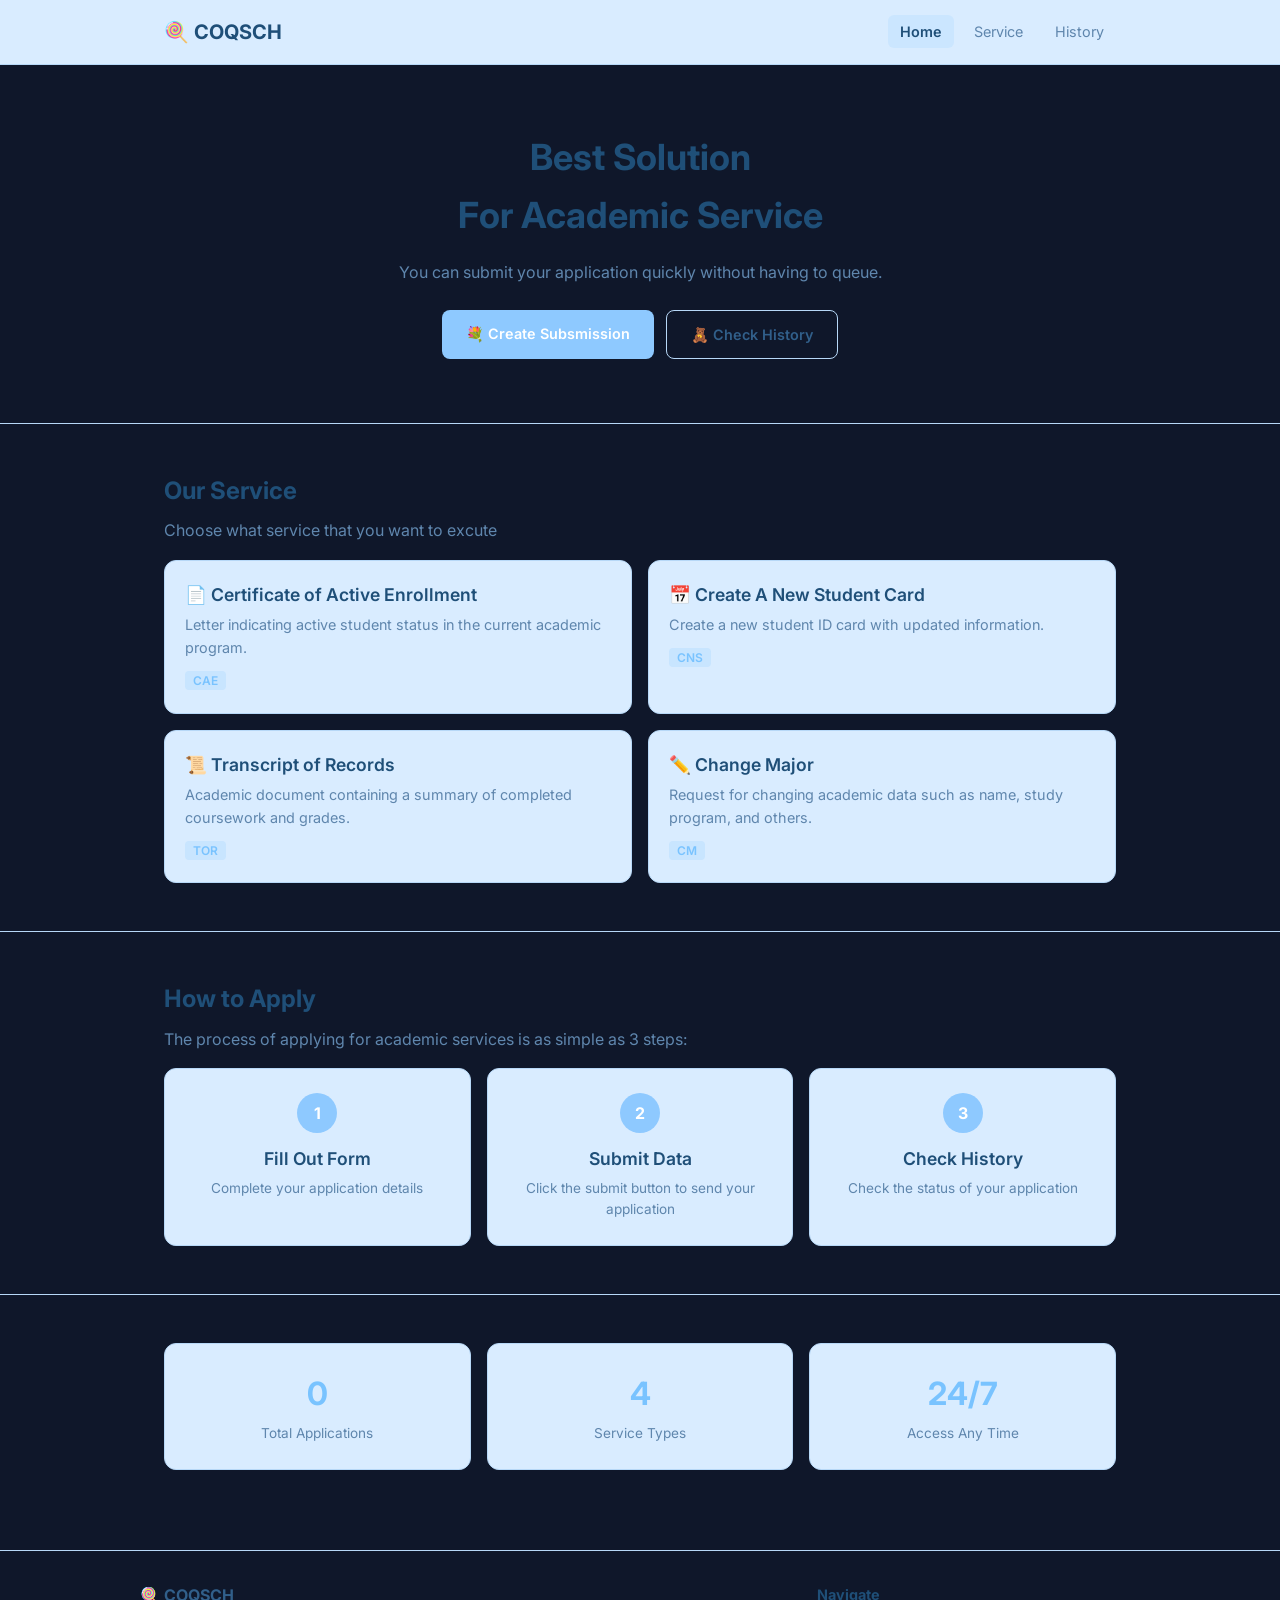
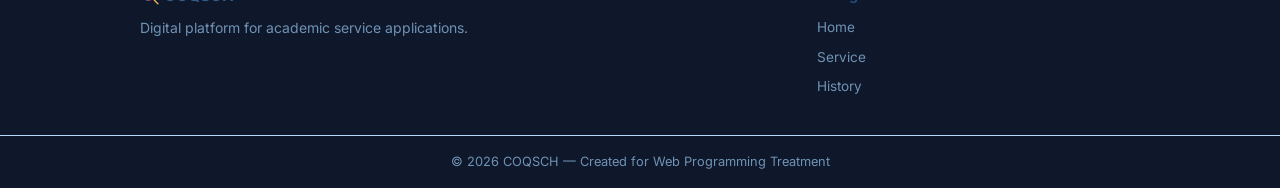
==== index.html @ eef5cd08 "First Commit : Menambahkan File Html untuk bagian index,layanan ,riwayat , CSS dan Javascript" ====
<!DOCTYPE html>
<html lang="id">

<head>
    <meta charset="UTF-8">
    <meta name="viewport" content="width=device-width, initial-scale=1.0">
    <title>COQSCH-Cambridge Based Curriculum University</title>
    <link rel="preconnect" href="https://fonts.googleapis.com">
    <link rel="preconnect" href="https://fonts.gstatic.com" crossorigin>
    <link href="https://fonts.googleapis.com/css2?family=Inter:wght@400;600;700&display=swap" rel="stylesheet">
    <link rel="stylesheet" href="css/style.css">
</head>

<body>

    <!-- HEADER & NAVIGASI -->
    <header class="navbar">
        <div class="container navbar-inner">
            <a href="index.html" class="logo">🍭 COQSCH</a>
            <input type="checkbox" id="navToggle" class="nav-toggle">
            <label for="navToggle" class="hamburger">
                <span></span>
                <span></span>
                <span></span>
            </label>
            <nav>
                <ul class="nav-menu">
                    <li><a href="index.html" class="active">Home</a></li>
                    <li><a href="layanan.html">Service</a></li>
                    <li><a href="riwayat.html">History</a></li>
                </ul>
            </nav>
        </div>
    </header>

    <main>

        <!-- Hero -->
        <section class="hero">
            <div class="container">
                <h1>Best Solution<br>For Academic Service</h1>
                <p>You can submit your application quickly without having to queue.</p>
                <div class="hero-buttons">
                    <a href="layanan.html" class="btn btn-primary">💐 Create Subsmission</a>
                    <a href="riwayat.html" class="btn btn-outline">🧸 Check History</a>
                </div>
            </div>
        </section>

        <!-- Service Registrasion -->
        <section class="section">
            <div class="container">
                <h2>Our Service</h2>
                <p class="section-desc">Choose what service that you want to excute</p>
                <div class="cards-grid">
                    <article class="card">
                        <h3>📄 Certificate of Active Enrollment</h3>
                        <p>Letter indicating active student status in the current academic program.</p>
                        <span class="card-code">CAE</span>
                    </article>
                    <article class="card">
                        <h3>📅 Create A New Student Card</h3>
                        <p>Create a new student ID card with updated information.</p>
                        <span class="card-code">CNS</span>
                    </article>
                    <article class="card">
                        <h3>📜 Transcript of Records</h3>
                        <p>Academic document containing a summary of completed coursework and grades.</p>
                        <span class="card-code">TOR</span>
                    </article>
                    <article class="card">
                        <h3>✏️ Change Major</h3>
                        <p>Request for changing academic data such as name, study program, and others.</p>
                        <span class="card-code">CM</span>
                    </article>
                </div>
            </div>
        </section>

        <!-- How to Apply -->
        <section class="section">
            <div class="container">
                <h2>How to Apply</h2>
                <p class="section-desc">The process of applying for academic services is as simple as 3 steps:</p>
                <div class="steps-grid">
                    <div class="step">
                        <div class="step-number">1</div>
                        <h3>Fill Out Form</h3>
                        <p>Complete your application details</p>
                    </div>
                    <div class="step">
                        <div class="step-number">2</div>
                        <h3>Submit Data</h3>
                        <p>Click the submit button to send your application</p>
                    </div>
                    <div class="step">
                        <div class="step-number">3</div>
                        <h3>Check History</h3>
                        <p>Check the status of your application</p>
                    </div>
                </div>
            </div>
        </section>

        <!-- Statistics -->
        <section class="section">
            <div class="container">
                <div class="stats-grid">
                    <div class="stat">
                        <div class="stat-number">0</div>
                        <div class="stat-label">Total Applications</div>
                    </div>
                    <div class="stat">
                        <div class="stat-number">4</div>
                        <div class="stat-label">Service Types</div>
                    </div>
                    <div class="stat">
                        <div class="stat-number">24/7</div>
                        <div class="stat-label">Access Any Time</div>
                    </div>
                </div>
            </div>
        </section>

    </main>

    <!-- FOOTER -->
    <footer class="footer">
        <div class="container footer-inner">
            <div>
                <strong>🍭 COQSCH</strong>
                <p>Digital platform for academic service applications.</p>
            </div>
            <div class="footer-nav">
                <h4>Navigate</h4>
                <ul>
                    <li><a href="index.html">Home</a></li>
                    <li><a href="layanan.html">Service</a></li>
                    <li><a href="riwayat.html">History</a></li>
                </ul>
            </div>
        </div>
        <div class="footer-bottom">
            <div class="container">
                <p>&copy; 2026 COQSCH — Created for Web Programming Treatment</p>
            </div>
        </div>
    </footer>

</body>

</html>
---- css/style.css ----
/* ================================
   CSS DASAR — SILA
   ================================ */

* {
    margin: 0;
    padding: 0;
    box-sizing: border-box;
}

body {
    background-color: #0f172a;
    color: #315f8a;
}

h1,
h2,
h3 {
    color: #1f4f78;
}

a {
    color: #79c3ff;
    text-decoration: none;
}

a:hover {
    color: #a8d8ff;
}

hr {
    border: none;
    border-top: 1px solid #b7d8f7;
}


/* ================================
   CSS LANJUTAN — SILA
   ================================ */

body {
    font-family: 'Inter', sans-serif;
    font-size: 16px;
    line-height: 1.6;
}

h1 {
    font-size: 2rem;
    font-weight: 700;
}

h2 {
    font-size: 1.5rem;
    font-weight: 700;
    margin-bottom: 8px;
}

h3 {
    font-size: 1.1rem;
    font-weight: 600;
    margin-bottom: 4px;
}

.section-desc {
    color: #5f86ad;
    margin-bottom: 16px;
}


/* ================================
   PAGE LAYOUT — SILA
   ================================ */

.container {
    max-width: 1000px;
    margin: 0 auto;
    padding: 0 24px;
}

.navbar {
    background-color:#d9ecff;
    border-bottom: 1px solid #b7d8f7;
    padding: 16px 0;
}

.navbar-inner {
    display: flex;
    justify-content: space-between;
    align-items: center;
}

.logo {
    font-size: 1.25rem;
    font-weight: 700;
    color: #1f4f78;
}

.hero {
    padding: 64px 0;
    text-align: center;
}

.hero h1 {
    font-size: 2.25rem;
    margin-bottom: 16px;
}

.hero p {
    color: #5f86ad;
    margin-bottom: 24px;
}

.hero-buttons {
    display: flex;
    justify-content: center;
    gap: 12px;
}

.btn {
    display: inline-block;
    padding: 12px 24px;
    border-radius: 8px;
    font-size: 0.9rem;
    font-weight: 600;
    transition: background-color 0.3s, color 0.3s, transform 0.2s;
}

.btn-primary {
    background-color: #8ec9ff;
    color: #fff;
}

.btn-primary:hover {
    background-color: #6fb8f5;
    color: #fff;
    transform: translateY(-2px);
}

.btn-outline {
    border: 1px solid #b7d8f7;
    color: #315f8a;
}

.btn-outline:hover {
    background-color: #d9ecff;
    color: #1f4f78;
    transform: translateY(-2px);
}

.section {
    padding: 48px 0;
    border-top: 1px solid #b7d8f7;
}

.cards-grid {
    display: grid;
    grid-template-columns: 1fr 1fr;
    gap: 16px;
    margin-top: 16px;
}

.card {
    background-color: #d9ecff;
    border: 1px solid #b7d8f7;
    border-radius: 12px;
    padding: 20px;
    transition: border-color 0.3s, transform 0.2s;
}

.card:hover {
    border-color: #8bbce8;
    transform: translateY(-2px);
}

.card p {
    color: #5f86ad;
    font-size: 0.9rem;
    margin-bottom: 8px;
}

.card-code {
    font-size: 0.75rem;
    font-weight: 600;
    color: #79c3ff;
    background-color: rgba(121,195,255,0.18);
    padding: 2px 8px;
    border-radius: 4px;
}

.steps-grid {
    display: flex;
    gap: 16px;
    margin-top: 16px;
}

.step {
    flex: 1;
    text-align: center;
    background-color: #d9ecff;
    border: 1px solid #b7d8f7;
    border-radius: 12px;
    padding: 24px 16px;
    transition: border-color 0.3s;
}

.step:hover {
    border-color: #8bbce8;
}

.step-number {
    width: 40px;
    height: 40px;
    background-color: #8ec9ff;
    color: #fff;
    border-radius: 50%;
    display: flex;
    align-items: center;
    justify-content: center;
    font-weight: 700;
    margin: 0 auto 12px;
}

.step p {
    color: #5f86ad;
    font-size: 0.85rem;
}

.stats-grid {
    display: flex;
    gap: 16px;
}

.stat {
    flex: 1;
    text-align: center;
    background-color:#d9ecff;
    border: 1px solid #b7d8f7;
    border-radius: 12px;
    padding: 24px;
}

.stat-number {
    font-size: 2rem;
    font-weight: 700;
    color: #79c3ff;
}

.stat-label {
    color: #5f86ad;
    font-size: 0.85rem;
    margin-top: 4px;
}

.footer {
    border-top: 1px solid #b7d8f7;
    margin-top: 32px;
}

.footer-inner {
    display: grid;
    grid-template-columns: 2fr 1fr;
    gap: 32px;
    padding: 32px 0;
}

.footer-inner p {
    color: #6f93b5;
    font-size: 0.875rem;
    margin-top: 8px;
}

.footer-inner h4 {
    color: #1f4f78;
    margin-bottom: 8px;
    font-size: 0.9rem;
}

.footer-bottom {
    border-top: 1px solid #b7d8f7;
    padding: 16px 0;
    text-align: center;
}

.footer-bottom p {
    font-size: 0.8rem;
    color: #6f93b5;
}


/* ================================
   STRUKTUR NAVIGASI & MENU — SILA
   ================================ */

.nav-menu {
    list-style: none;
    display: flex;
    gap: 8px;
}

.nav-menu li a {
    color: #5f86ad;
    font-size: 0.9rem;
    padding: 8px 12px;
    border-radius: 6px;
    transition: color 0.3s, background-color 0.3s;
}

.nav-menu li a:hover {
    color: #1f4f78;
    background-color: rgba(255, 255, 255, 0.05);
}

.nav-menu li a.active {
    color: #1f4f78;
    font-weight: 600;
    background-color: rgba(121,195,255,0.15);
}

.footer-nav ul {
    list-style: none;
}

.footer-nav ul li {
    margin-bottom: 4px;
}

.footer-nav ul li a {
    color: #6f93b5;
    font-size: 0.85rem;
    transition: color 0.3s;
}

.footer-nav ul li a:hover {
    color: #a8d8ff;
}


/* ================================
   MEDIA QUERY & RESPONSIF — SILA
   ================================ */

/* Animasi */
@keyframes fadeIn {
    from {
        opacity: 0;
        transform: translateY(20px);
    }

    to {
        opacity: 1;
        transform: translateY(0);
    }
}

.hero {
    animation: fadeIn 0.6s ease;
}



/* Hamburger */
.nav-toggle {
    display: none;
}

.hamburger {
    display: none;
    flex-direction: column;
    gap: 5px;
    cursor: pointer;
    padding: 4px;
}

.hamburger span {
    display: block;
    width: 24px;
    height: 3px;
    background-color: #1f4f78;
    border-radius: 2px;
    transition: transform 0.3s, opacity 0.3s;
}

.nav-toggle:checked~label .hamburger span:nth-child(1) {
    transform: translateY(8px) rotate(45deg);
}

.nav-toggle:checked~label .hamburger span:nth-child(2) {
    opacity: 0;
}

.nav-toggle:checked~label .hamburger span:nth-child(3) {
    transform: translateY(-8px) rotate(-45deg);
}

/* Tablet & Mobile */
@media (max-width: 768px) {
    .navbar-inner {
        flex-wrap: wrap;
    }

    .hamburger {
        display: flex;
    }

    nav {
        width: 100%;
        order: 3;
    }

    .nav-menu {
        display: none;
        flex-direction: column;
        gap: 0;
        width: 100%;
        padding: 8px 0;
        border-top: 1px solid #b7d8f7;
        margin-top: 12px;
    }

    .nav-menu li a {
        display: block;
        padding: 10px 0;
        border-radius: 0;
    }

    .nav-toggle:checked~nav .nav-menu {
        display: flex;
    }

    .nav-menu {
        gap: 4px;
    }

    .hero h1 {
        font-size: 1.5rem;
    }

    .hero-buttons {
        flex-direction: column;
        align-items: center;
    }

    .cards-grid {
        grid-template-columns: 1fr;
    }

    .steps-grid {
        flex-direction: column;
    }

    .stats-grid {
        flex-direction: column;
    }

    .footer-inner {
        grid-template-columns: 1fr;
        gap: 24px;
    }
}

/* Small Mobile */
@media (max-width: 480px) {
    .hero h1 {
        font-size: 1.25rem;
    }

    .btn {
        width: 100%;
        text-align: center;
    }

    .form-row {
        grid-template-columns: 1fr;
    }
}


/* ================================
   FORMS — SILA
   ================================ */

.form-card {
    max-width: 640px;
    margin: 0 auto;
}

fieldset {
    border: 1px solid #b7d8f7;
    border-radius: 12px;
    padding: 24px;
    background-color: #d9ecff;
}

legend {
    font-size: 1.1rem;
    font-weight: 600;
    color: #1f4f78;
    padding: 0 8px;
}

.form-group {
    margin-bottom: 16px;
}

.form-group label {
    display: block;
    font-size: 0.875rem;
    font-weight: 600;
    color: #315f8a;
    margin-bottom: 6px;
}

.form-group input,
.form-group select,
.form-group textarea {
    width: 100%;
    padding: 10px 14px;
    background-color:#eef7ff;
    border: 1px solid #b7d8f7;
    border-radius: 8px;
    color: #315f8a;
    font-family: inherit;
    font-size: 0.9rem;
    outline: none;
    transition: border-color 0.3s;
}

.form-group input:focus,
.form-group select:focus,
.form-group textarea:focus {
    border-color: #8ec9ff;
}

.form-group input::placeholder,
.form-group textarea::placeholder {
    color: #6f93b5;
}

.form-group select {
    cursor: pointer;
}

.form-group textarea {
    resize: vertical;
    min-height: 80px;
}

.form-row {
    display: grid;
    grid-template-columns: 1fr 1fr;
    gap: 16px;
}

.form-actions {
    display: flex;
    gap: 12px;
    margin-top: 24px;
}

.form-actions .btn {
    cursor: pointer;
    border: none;
    font-family: inherit;
}

.form-actions .btn-outline {
    border: 1px solid #b7d8f7;
    background: none;
}


/* ================================
   TABLES — SILA
   ================================ */

.table-responsive {
    width: 100%;
    overflow-x: auto;
    -webkit-overflow-scrolling: touch;
}

.data-table {
    width: 100%;
    border-collapse: collapse;
    margin-top: 16px;
    min-width: 600px;
}

.data-table caption {
    text-align: left;
    font-size: 0.85rem;
    color: #6f93b5;
    margin-bottom: 12px;
}

.data-table th,
.data-table td {
    padding: 12px 16px;
    text-align: left;
    border-bottom: 1px solid #b7d8f7;
}

.data-table th {
    background-color: #d9ecff;
    color: #1f4f78;
    font-size: 0.85rem;
    font-weight: 600;
    text-transform: uppercase;
    letter-spacing: 0.5px;
}

.data-table td {
    color: #5f86ad;
    font-size: 0.9rem;
}

/* Zebra Stripes */
.data-table tbody tr:nth-child(even) {
    background-color: rgba(30, 41, 59, 0.5);
}

/* Hover */
.data-table tbody tr:hover {
    background-color: #1e293b;
}

@media (max-width: 768px) {
    .data-table {
        font-size: 0.8rem;
    }

    .data-table th,
    .data-table td {
        padding: 8px 10px;
    }
}


/* ================================
   JAVASCRIPT LANJUTAN — SILA
   CSS untuk elemen dinamis yang dihasilkan
   atau dikendalikan oleh JavaScript.
   ================================ */

/* --------------------------------
   Form Error
   Elemen untuk menampilkan pesan error
   validasi form secara real-time (tanpa alert).
   min-height: menjaga layout tidak melompat
   saat pesan error muncul/hilang.
   -------------------------------- */
.form-error {
    color: #79c3ff;
    /* warna merah terang */
    font-size: 0.875rem;
    margin-bottom: 12px;
    min-height: 20px;
    /* tinggi minimum agar layout stabil */
}

/* --------------------------------
   Toolbar
   Baris atas tabel yang berisi teks info
   (jumlah data) dan tombol aksi (hapus semua).
   Menggunakan Flexbox dengan elemen berjauhan.
   -------------------------------- */
.toolbar {
    display: flex;
    justify-content: space-between;
    /* kiri: info, kanan: tombol */
    align-items: center;
    margin-bottom: 16px;
    color: #5f86ad;
    font-size: 0.9rem;
}

/* --------------------------------
   Empty State
   Tampilan yang muncul saat tabel kosong
   (belum ada data yang diinput).
   -------------------------------- */
.empty-state {
    text-align: center;
    padding: 48px 0;
    color: #6f93b5;
}

.empty-state p {
    font-size: 1.1rem;
    margin-bottom: 16px;
}

/* --------------------------------
   Tombol Edit & Hapus (Per Baris)
   Tombol kecil yang muncul di setiap baris tabel,
   dibuat oleh JavaScript secara dinamis.
   .btn-edit  → border biru, teks biru
   .btn-hapus → border merah, teks merah
   Saat hover: background terisi warna penuh.
   -------------------------------- */

/* Tombol Edit: outline biru */
.btn-edit {
    background: none;
    border: 1px solid #79c3ff;
    /* biru muda */
    color: #79c3ff;
    padding: 4px 12px;
    border-radius: 6px;
    font-size: 0.8rem;
    cursor: pointer;
    transition: background-color 0.3s, color 0.3s;
    margin-right: 4px;
}

/* Saat hover: background penuh biru, teks gelap */
.btn-edit:hover {
    background-color: #79c3ff;
    color:#eef7ff;
    /* kontras teks di background biru */
}

/* Tombol Hapus: outline merah */
.btn-hapus {
    background: none;
    border: 1px solid #79c3ff;
    /* merah muda */
    color: #79c3ff;
    padding: 4px 12px;
    border-radius: 6px;
    font-size: 0.8rem;
    cursor: pointer;
    transition: background-color 0.3s, color 0.3s;
}

/* Saat hover: background penuh merah, teks gelap */
.btn-hapus:hover {
    background-color: #79c3ff;
    color: #eef7ff;
}
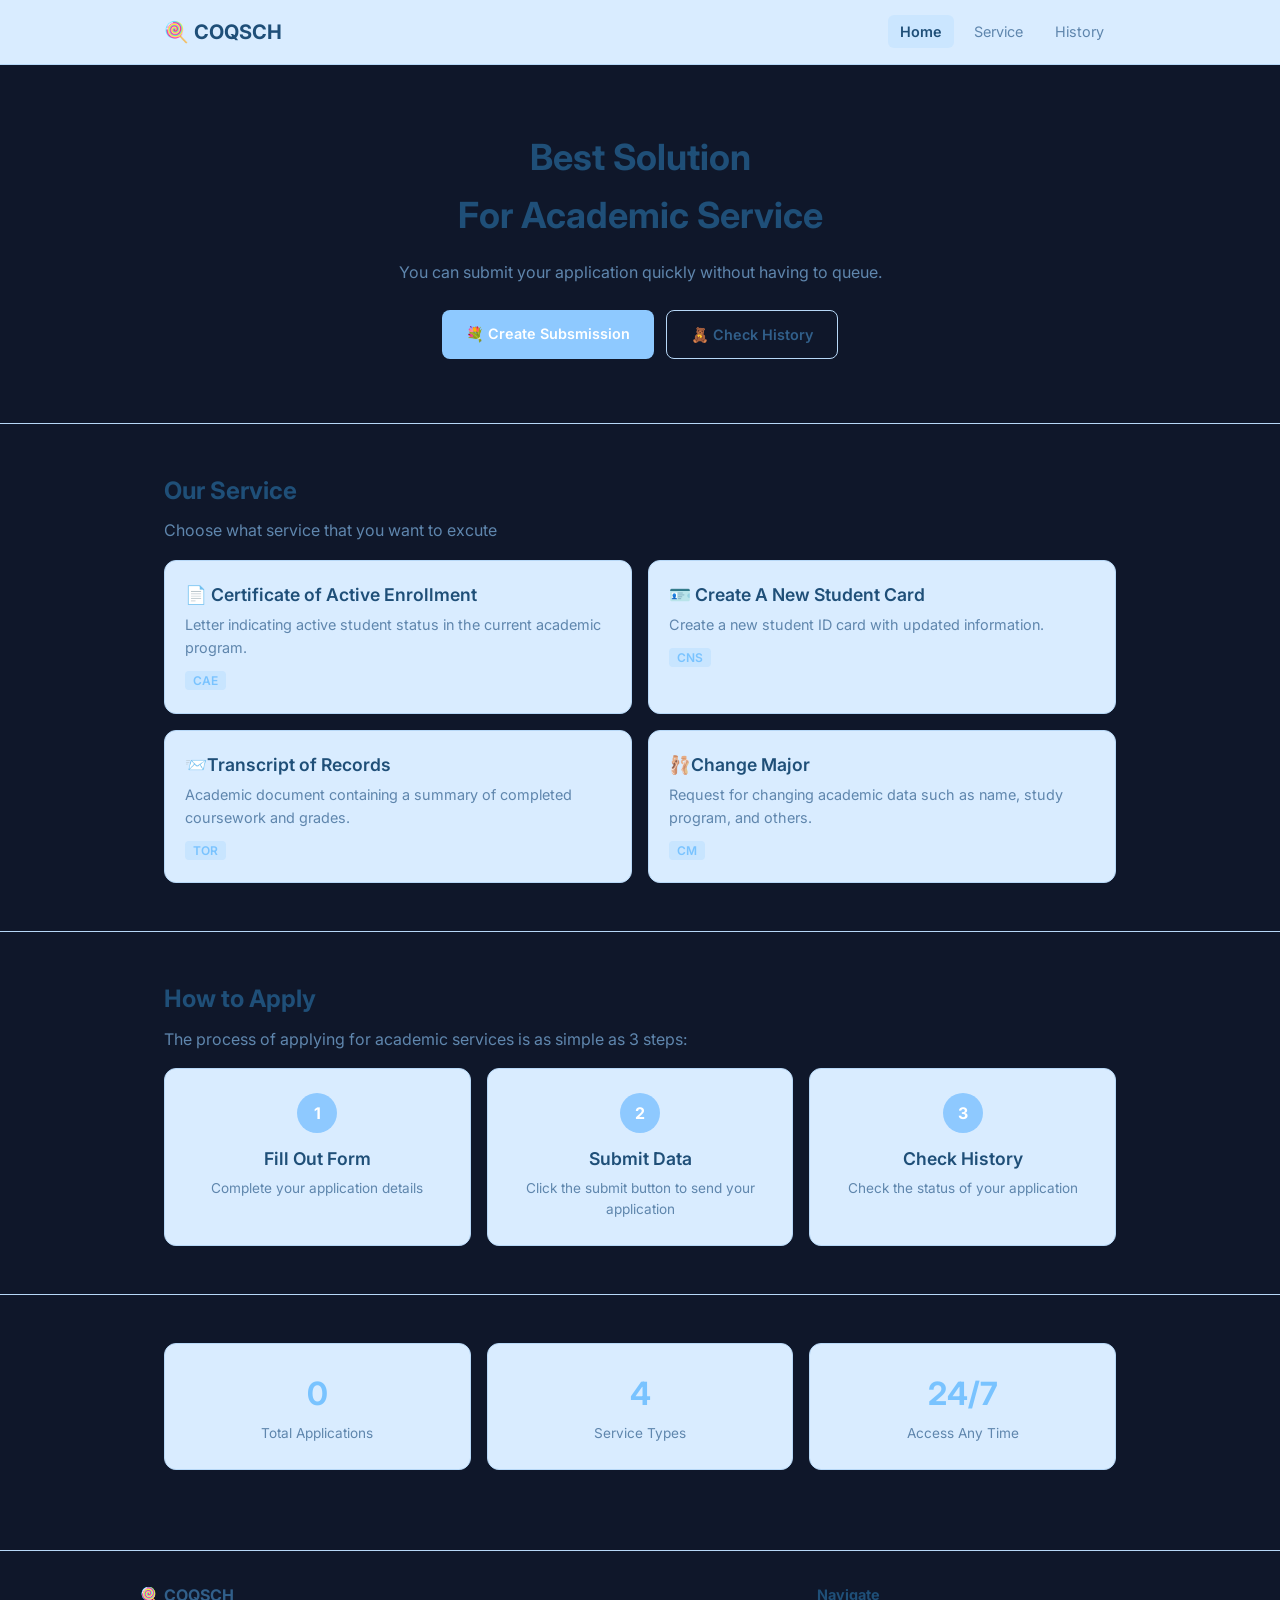
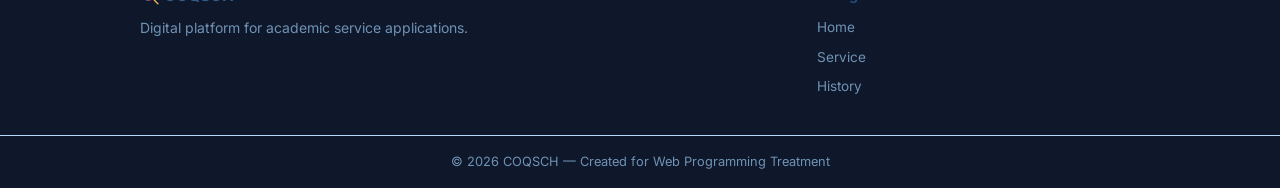
==== commit 92043ad0: "Ganti Emoji di Halaman Index" ====
--- a/index.html
+++ b/index.html
@@ -59,17 +59,17 @@
                         <span class="card-code">CAE</span>
                     </article>
                     <article class="card">
-                        <h3>📅 Create A New Student Card</h3>
+                        <h3>🪪 Create A New Student Card</h3>
                         <p>Create a new student ID card with updated information.</p>
                         <span class="card-code">CNS</span>
                     </article>
                     <article class="card">
-                        <h3>📜 Transcript of Records</h3>
+                        <h3>📨Transcript of Records</h3>
                         <p>Academic document containing a summary of completed coursework and grades.</p>
                         <span class="card-code">TOR</span>
                     </article>
                     <article class="card">
-                        <h3>✏️ Change Major</h3>
+                        <h3>🩰Change Major</h3>
                         <p>Request for changing academic data such as name, study program, and others.</p>
                         <span class="card-code">CM</span>
                     </article>
@@ -149,4 +149,4 @@
 
 </body>
 
-</html>+</html>
